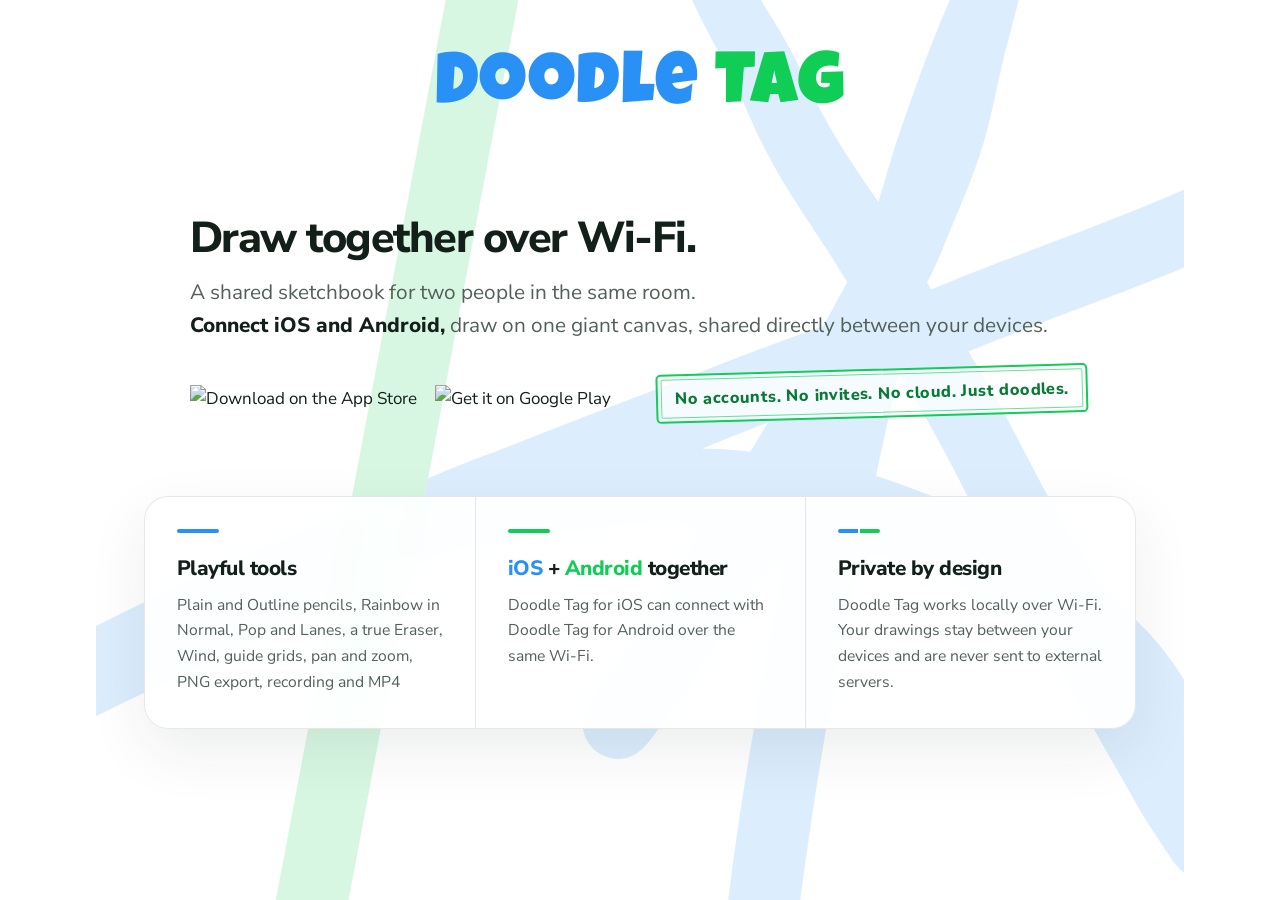
==== index.html @ a8ee76af "too much NO" ====
<!DOCTYPE html>
<html lang="en">
<head>
    <meta charset="UTF-8">
    <meta name="viewport" content="width=device-width, initial-scale=1.0">
    <meta name="description" content="Doodle Tag is a shared sketchbook for two people drawing together over local Wi-Fi on iOS and Android.">
    <title>Doodle Tag - Draw together over Wi-Fi</title>
    <link rel="icon" href="./assets/feature_graphic.svg" type="image/svg+xml">
    <link rel="preconnect" href="https://fonts.googleapis.com">
    <link rel="preconnect" href="https://fonts.gstatic.com" crossorigin>
    <link href="https://fonts.googleapis.com/css2?family=Luckiest+Guy&amp;family=Nunito+Sans:opsz,wght@6..12,400;6..12,600;6..12,700;6..12,800&amp;display=swap" rel="stylesheet">
    <style>
        :root {
            --blue: #2991f5;
            --green: #10cd55;
            --text: #132019;
            --muted: #526058;
            --surface: rgba(255, 255, 255, 0.9);
            --line: rgba(19, 32, 25, 0.1);
            --bg: #ffffff;
        }

        * {
            box-sizing: border-box;
        }

        html {
            scroll-behavior: smooth;
        }

        body {
            margin: 0;
            background: var(--bg);
            color: var(--text);
            font-family: "Nunito Sans", "Helvetica Neue", Arial, sans-serif;
            font-size: 17px;
            line-height: 1.65;
            position: relative;
            overflow-x: hidden;
        }

        body::before {
            content: "";
            position: fixed;
            inset: 0;
            background-image: url("./assets/feature_graphic.svg");
            background-size: min(85%, 1100px) auto;
            background-position: top center;
            background-repeat: no-repeat;
            opacity: 0.16;
            pointer-events: none;
            z-index: 0;
        }

        a {
            color: inherit;
        }

        main {
            width: min(100%, 1040px);
            min-height: 100vh;
            margin: 0 auto;
            padding: 52px 24px 72px;
            position: relative;
            z-index: 1;
        }

        .hero {
            max-width: 900px;
            margin: 0 auto;
            padding: 0 0 72px;
        }

        .brand {
            margin: 0 0 88px;
            font-family: "Luckiest Guy", "Comic Sans MS", cursive;
            font-size: clamp(2.8rem, 8vw, 4.6rem);
            font-weight: 400;
            letter-spacing: 0.02em;
            line-height: 1;
            text-align: center;
        }

        .word-blue,
        .accent-blue {
            color: var(--blue);
        }

        .word-green,
        .accent-green {
            color: var(--green);
        }

        .hero h2 {
            margin: 0 0 14px;
            font-size: clamp(1.8rem, 4vw, 2.7rem);
            font-weight: 800;
            letter-spacing: -0.035em;
            line-height: 1.12;
            text-wrap: balance;
        }

        .hero-intro {
            max-width: 900px;
            margin: 0;
            color: var(--muted);
            font-size: clamp(1.08rem, 2.4vw, 1.3rem);
            line-height: 1.6;
            text-wrap: pretty;
        }

        .local-sentence {
            display: block;
            white-space: nowrap;
        }

        .connection {
            color: var(--text);
            font-weight: 800;
        }

        .sentence-part {
            display: inline-block;
            white-space: nowrap;
        }

        .actions {
            display: flex;
            gap: 28px;
            align-items: center;
            justify-content: space-between;
            margin-top: 32px;
        }

        .trust {
            position: relative;
            flex: 0 0 auto;
            width: fit-content;
            max-width: 100%;
            margin: 0 2px 0 auto;
            padding: 12px 17px 11px;
            border: 2px solid var(--green);
            border-radius: 5px;
            background: rgba(255, 255, 255, 0.74);
            color: #087a34;
            font-size: clamp(0.92rem, 2vw, 1.02rem);
            font-weight: 800;
            font-style: oblique 6deg;
            letter-spacing: 0.025em;
            line-height: 1.35;
            transform: rotate(-1.6deg);
            transform-origin: left center;
        }

        .trust::after {
            content: "";
            position: absolute;
            inset: 3px;
            border: 1px solid rgba(16, 205, 85, 0.62);
            border-radius: 2px;
            pointer-events: none;
        }

        .stores {
            display: flex;
            flex-wrap: wrap;
            gap: 18px;
            align-items: center;
        }

        .stores a {
            display: inline-flex;
            align-items: center;
            justify-content: center;
            position: relative;
            min-width: 100px;
            height: 30px;
            text-decoration: none;
            transition: transform 160ms ease, opacity 160ms ease;
        }

        .stores a.android {
            min-width: 147px;
            height: 44.1px;
        }

        .stores img {
            display: block;
            width: auto;
            max-width: 100%;
            height: auto;
            max-height: 100%;
        }

        .stores a:hover {
            transform: translateY(-2px);
            opacity: 0.86;
        }

        .stores a:focus-visible {
            outline: 3px solid rgba(19, 32, 25, 0.22);
            outline-offset: 4px;
        }

        .details {
            display: grid;
            grid-template-columns: repeat(3, minmax(0, 1fr));
            overflow: hidden;
            border: 1px solid var(--line);
            border-radius: 24px;
            background: var(--surface);
            box-shadow: 0 22px 60px rgba(19, 32, 25, 0.08);
            backdrop-filter: blur(12px);
        }

        .detail {
            padding: 32px;
        }

        .detail + .detail {
            border-left: 1px solid var(--line);
        }

        .detail::before {
            content: "";
            display: block;
            width: 42px;
            height: 4px;
            margin-bottom: 22px;
            border-radius: 999px;
            background: var(--blue);
        }

        .detail:nth-child(even)::before {
            background: var(--green);
        }

        .detail:last-child::before {
            background: linear-gradient(90deg, var(--blue) 0 48%, transparent 48% 52%, var(--green) 52%);
        }

        .detail h3 {
            margin: 0 0 12px;
            font-size: 1.3rem;
            font-weight: 800;
            letter-spacing: -0.025em;
            line-height: 1.25;
        }

        .detail p {
            margin: 0;
            color: var(--muted);
            font-size: 0.98rem;
            line-height: 1.65;
        }

        .privacy-note {
            margin-top: 18px !important;
            color: var(--text) !important;
        }

        @media (max-width: 980px) {
            .local-sentence {
                white-space: normal;
            }
        }

        @media (max-width: 760px) {
            main {
                padding-top: 34px;
            }

            .hero {
                padding-bottom: 48px;
            }

            .brand {
                margin-bottom: 68px;
            }

            .actions {
                flex-wrap: wrap;
            }

            .trust {
                margin-left: auto;
            }

            .details {
                grid-template-columns: 1fr;
            }

            .detail {
                padding: 28px;
            }

            .detail + .detail {
                border-top: 1px solid var(--line);
                border-left: 0;
            }
        }

        @media (max-width: 520px) {
            body {
                font-size: 16px;
            }

            main {
                padding-inline: 18px;
            }

            .brand {
                margin-bottom: 58px;
            }

            .trust {
                font-size: 0.86rem;
            }

            .stores {
                gap: 14px;
            }
        }

        @media (prefers-reduced-motion: reduce) {
            html {
                scroll-behavior: auto;
            }

            .stores a {
                transition: none;
            }
        }
    </style>
</head>
<body>
    <main>
        <section class="hero" aria-labelledby="hero-title">
            <h1 class="brand"><span class="word-blue">Doodle</span> <span class="word-green">Tag</span></h1>
            <h2 id="hero-title">Draw together over Wi-Fi.</h2>
            <p class="hero-intro">
                A shared sketchbook for two people in the same room.<br>
                <span class="local-sentence">
                    <span class="connection sentence-part">Connect iOS and Android,</span>
                    <span class="sentence-part">draw on one giant canvas,</span>
                    <span class="sentence-part">shared directly between your devices.</span>
                </span>
            </p>
            <div class="actions">
                <nav class="stores" aria-label="Download Doodle Tag">
                    <a href="https://apps.apple.com/us/app/doodle-tag-lite/id6781709879" aria-label="Download Doodle Tag on the App Store">
                        <img src="https://developer.apple.com/assets/elements/badges/download-on-the-app-store.svg" alt="Download on the App Store">
                    </a>
                    <a class="android" href="https://play.google.com/store/apps/details?id=com.u500nits.DoodleTag" aria-label="Get Doodle Tag on Google Play">
                        <img src="https://play.google.com/intl/en_us/badges/static/images/badges/en_badge_web_generic.png" alt="Get it on Google Play">
                    </a>
                </nav>
                <p class="trust">No accounts. No invites. No cloud. Just doodles.</p>
            </div>
        </section>

        <section class="details" aria-label="Doodle Tag features">
            <article class="detail">
                <h3>Playful tools</h3>
                <p>Plain and Outline pencils, Rainbow in Normal, Pop and Lanes, a true Eraser, Wind, guide grids, pan and zoom, PNG export, recording and MP4
            </article>
			<article class="detail">
                <h3><span class="accent-blue">iOS</span> + <span class="accent-green">Android</span> together</h3>
                <p>Doodle Tag for iOS can connect with Doodle Tag for Android over the same Wi-Fi.</p>
            </article>
            <article class="detail">
                <h3>Private by design</h3>
                <p>Doodle Tag works locally over Wi-Fi. Your drawings stay between your devices and are never sent to external servers.</p>
				<!-- too much <p class="privacy-note">No sign-ups. No tracking. No analytics.</p> -->
            </article>
        </section>
    </main>
</body>
</html>
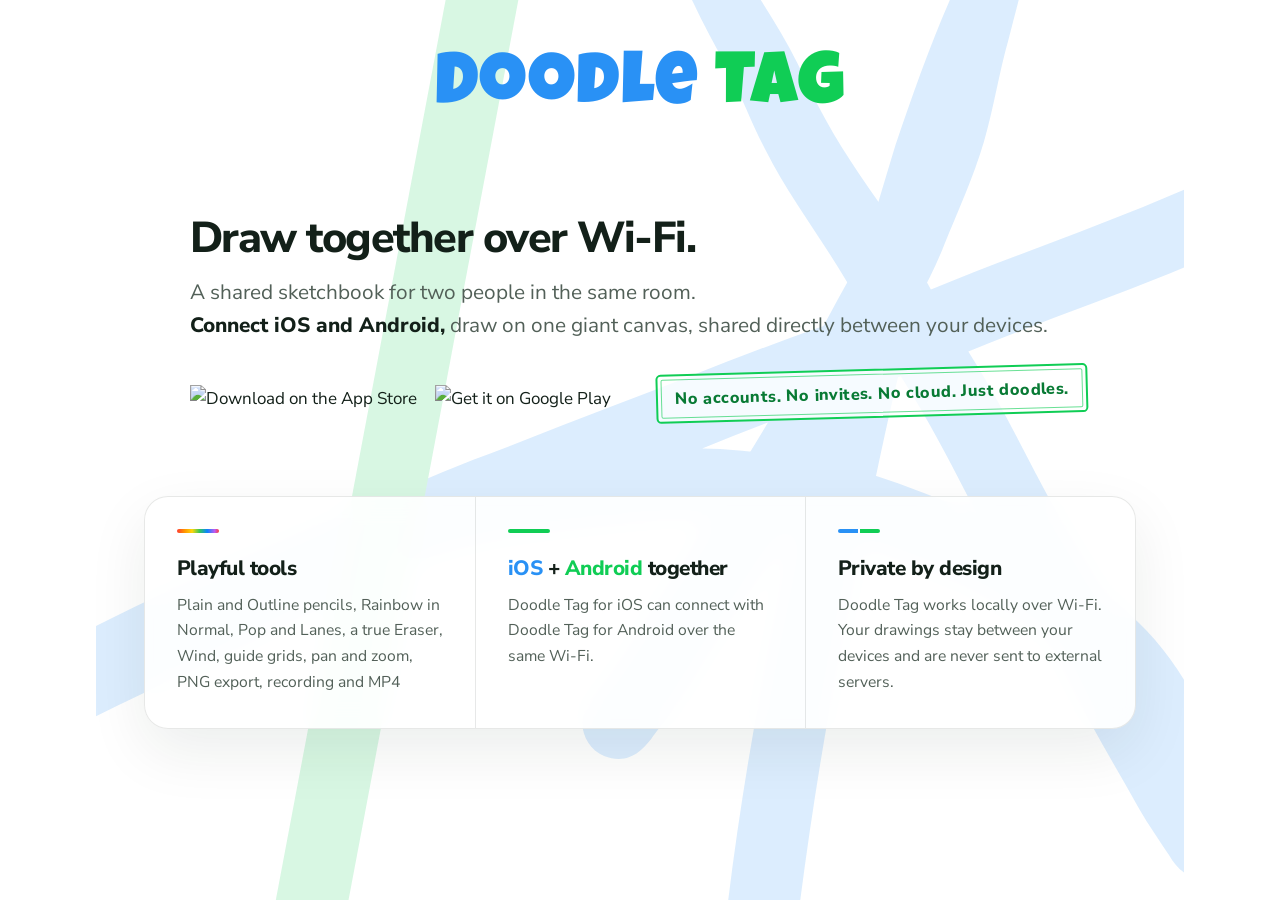
==== commit 5116b6d9: "add rainbow accent to playful tools" ====
--- a/index.html
+++ b/index.html
@@ -229,6 +229,19 @@
             margin-bottom: 22px;
             border-radius: 999px;
             background: var(--blue);
+        }
+
+        .detail.playful-tools::before {
+            background: linear-gradient(
+                90deg,
+                #ff3b30 0%,
+                #ff9500 18%,
+                #ffd60a 36%,
+                #34c759 54%,
+                #0a84ff 72%,
+                #bf5af2 90%,
+                #ff3b30 100%
+            );
         }
 
         .detail:nth-child(even)::before {
@@ -360,7 +373,7 @@
         </section>
 
         <section class="details" aria-label="Doodle Tag features">
-            <article class="detail">
+            <article class="detail playful-tools">
                 <h3>Playful tools</h3>
                 <p>Plain and Outline pencils, Rainbow in Normal, Pop and Lanes, a true Eraser, Wind, guide grids, pan and zoom, PNG export, recording and MP4
             </article>
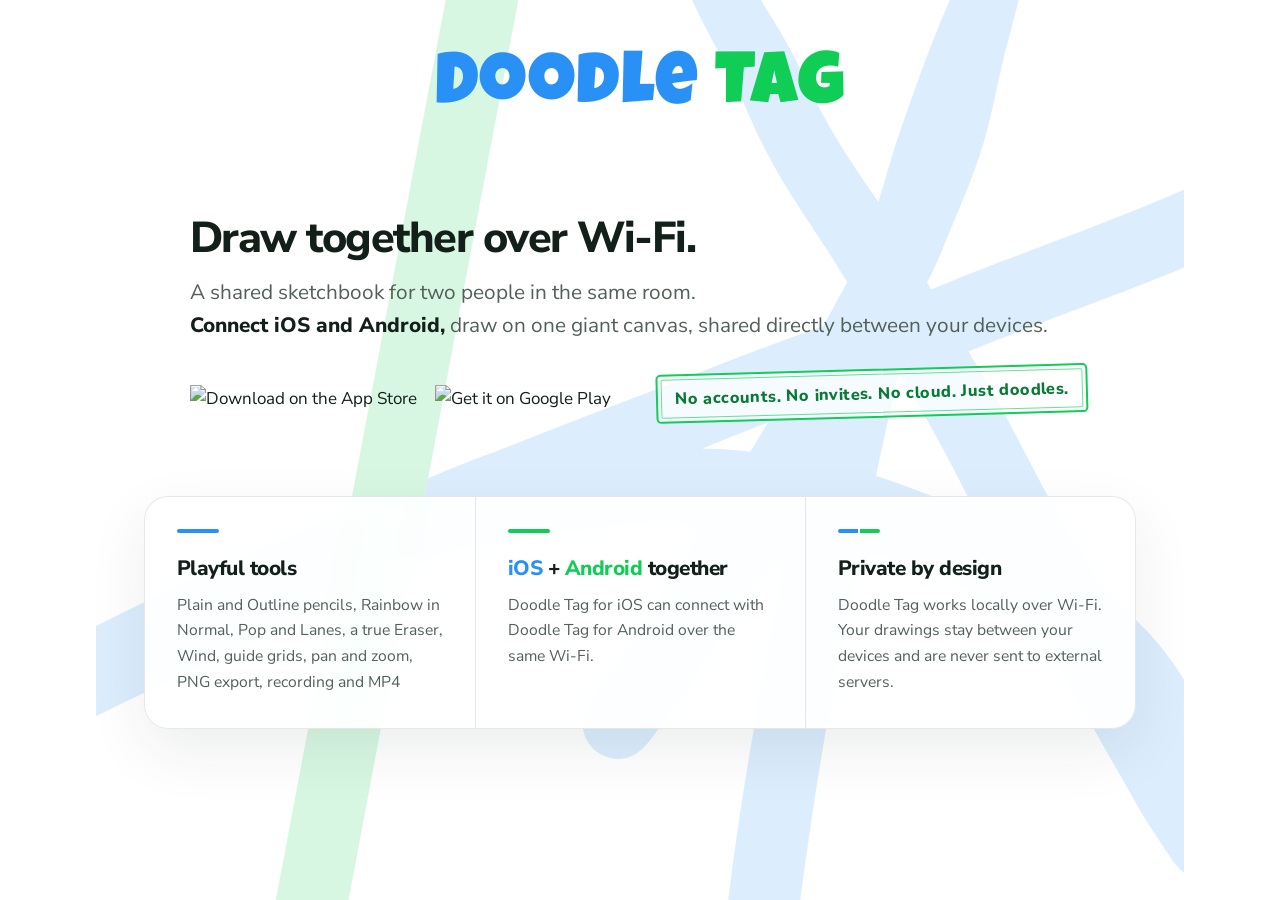
==== commit 16359dc1: "assets/doodletag-social-card.png" ====
--- a/index.html
+++ b/index.html
@@ -4,11 +4,30 @@
     <meta charset="UTF-8">
     <meta name="viewport" content="width=device-width, initial-scale=1.0">
     <meta name="description" content="Doodle Tag is a shared sketchbook for two people drawing together over local Wi-Fi on iOS and Android.">
+
+    <meta property="og:type" content="website">
+    <meta property="og:url" content="https://doodletag.500nits.com/">
+    <meta property="og:title" content="Doodle Tag | Draw together over Wi-Fi">
+    <meta property="og:description" content="Connect two iOS or Android devices over local Wi-Fi and draw together on one shared canvas.">
+    <meta property="og:image" content="https://doodletag.500nits.com/assets/doodletag-social-card.png">
+    <meta property="og:image:width" content="1200">
+    <meta property="og:image:height" content="627">
+    <meta property="og:image:type" content="image/png">
+
+    <meta name="twitter:card" content="summary_large_image">
+    <meta name="twitter:title" content="Doodle Tag | Draw together over Wi-Fi">
+    <meta name="twitter:description" content="Connect two iOS or Android devices over local Wi-Fi and draw together on one shared canvas.">
+    <meta name="twitter:image" content="https://doodletag.500nits.com/assets/doodletag-social-card.png">
+
     <title>Doodle Tag - Draw together over Wi-Fi</title>
     <link rel="icon" href="./assets/feature_graphic.svg" type="image/svg+xml">
     <link rel="preconnect" href="https://fonts.googleapis.com">
     <link rel="preconnect" href="https://fonts.gstatic.com" crossorigin>
     <link href="https://fonts.googleapis.com/css2?family=Luckiest+Guy&amp;family=Nunito+Sans:opsz,wght@6..12,400;6..12,600;6..12,700;6..12,800&amp;display=swap" rel="stylesheet">
+
+
+
+
     <style>
         :root {
             --blue: #2991f5;
@@ -229,19 +248,6 @@
             margin-bottom: 22px;
             border-radius: 999px;
             background: var(--blue);
-        }
-
-        .detail.playful-tools::before {
-            background: linear-gradient(
-                90deg,
-                #ff3b30 0%,
-                #ff9500 18%,
-                #ffd60a 36%,
-                #34c759 54%,
-                #0a84ff 72%,
-                #bf5af2 90%,
-                #ff3b30 100%
-            );
         }
 
         .detail:nth-child(even)::before {
@@ -373,7 +379,7 @@
         </section>
 
         <section class="details" aria-label="Doodle Tag features">
-            <article class="detail playful-tools">
+            <article class="detail">
                 <h3>Playful tools</h3>
                 <p>Plain and Outline pencils, Rainbow in Normal, Pop and Lanes, a true Eraser, Wind, guide grids, pan and zoom, PNG export, recording and MP4
             </article>
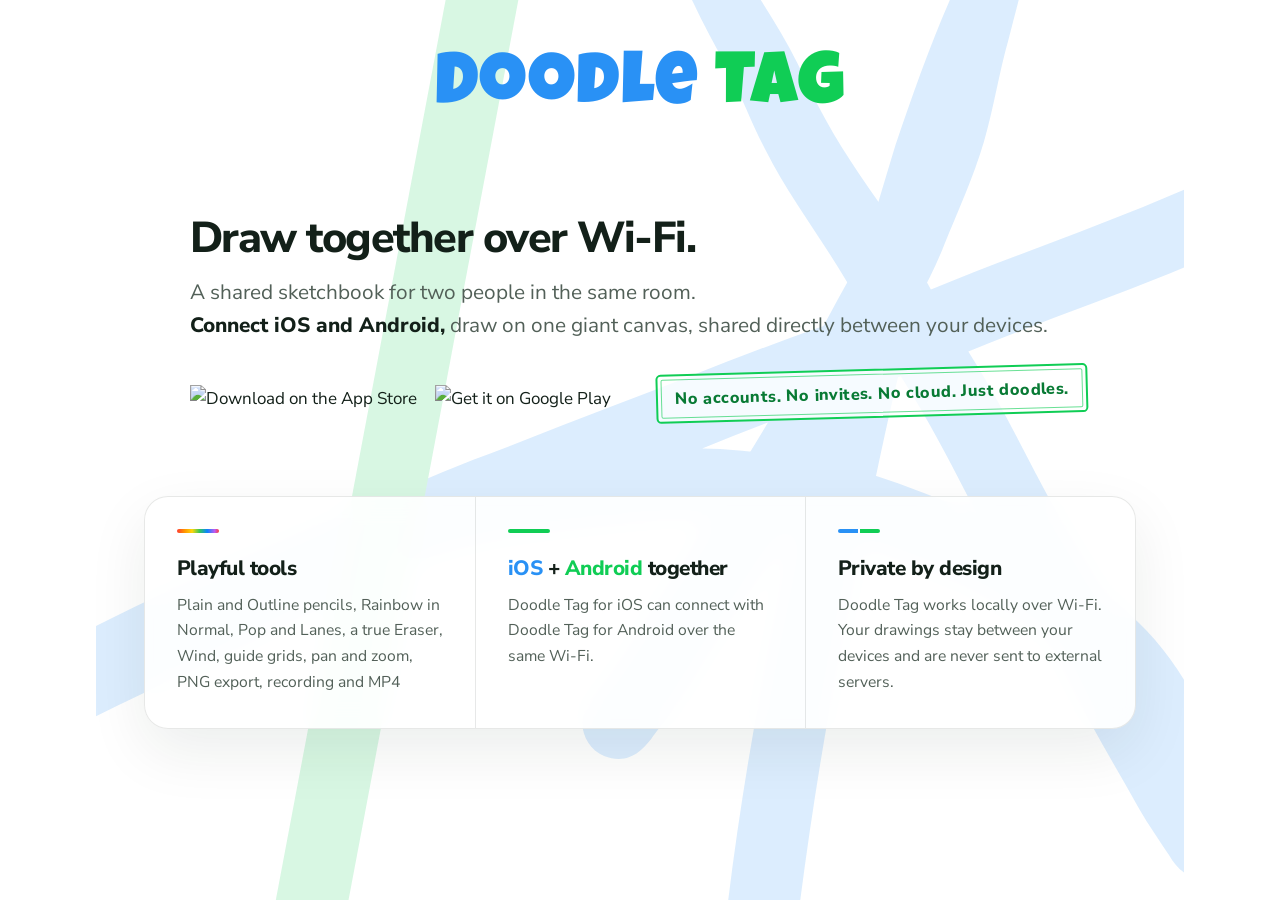
==== commit 5e5d8a10: "Merge branch 'main' of github.com:500nits/doodletag" ====
--- a/index.html
+++ b/index.html
@@ -141,6 +141,10 @@
         .sentence-part {
             display: inline-block;
             white-space: nowrap;
+        }
+
+        .rough-annotation {
+            display: inline-block;
         }
 
         .actions {
@@ -250,6 +254,19 @@
             background: var(--blue);
         }
 
+        .detail.playful-tools::before {
+            background: linear-gradient(
+                90deg,
+                #ff3b30 0%,
+                #ff9500 18%,
+                #ffd60a 36%,
+                #34c759 54%,
+                #0a84ff 72%,
+                #bf5af2 90%,
+                #ff3b30 100%
+            );
+        }
+
         .detail:nth-child(even)::before {
             background: var(--green);
         }
@@ -358,7 +375,7 @@
             <h1 class="brand"><span class="word-blue">Doodle</span> <span class="word-green">Tag</span></h1>
             <h2 id="hero-title">Draw together over Wi-Fi.</h2>
             <p class="hero-intro">
-                A shared sketchbook for two people in the same room.<br>
+                A <span class="rough-annotation" data-rough-color="#f472b6">shared sketchbook</span> for two people in the same room.<br>
                 <span class="local-sentence">
                     <span class="connection sentence-part">Connect iOS and Android,</span>
                     <span class="sentence-part">draw on one giant canvas,</span>
@@ -379,20 +396,60 @@
         </section>
 
         <section class="details" aria-label="Doodle Tag features">
+            <article class="detail playful-tools">
+                <h3>Playful tools</h3>
+                <p>Plain and Outline pencils, Rainbow in Normal, Pop and Lanes, a true Eraser, Wind, guide grids, pan and zoom, PNG export, <span class="rough-annotation" data-rough-color="#22d3ee">recording and MP4</span></p>
+            </article>
             <article class="detail">
-                <h3>Playful tools</h3>
-                <p>Plain and Outline pencils, Rainbow in Normal, Pop and Lanes, a true Eraser, Wind, guide grids, pan and zoom, PNG export, recording and MP4
-            </article>
-			<article class="detail">
                 <h3><span class="accent-blue">iOS</span> + <span class="accent-green">Android</span> together</h3>
                 <p>Doodle Tag for iOS can connect with Doodle Tag for Android over the same Wi-Fi.</p>
             </article>
             <article class="detail">
                 <h3>Private by design</h3>
                 <p>Doodle Tag works locally over Wi-Fi. Your drawings stay between your devices and are never sent to external servers.</p>
-				<!-- too much <p class="privacy-note">No sign-ups. No tracking. No analytics.</p> -->
+                <!-- too much <p class="privacy-note">No sign-ups. No tracking. No analytics.</p> -->
             </article>
         </section>
     </main>
+    <script type="module">
+        import { annotate } from "https://unpkg.com/rough-notation?module";
+
+        const reduceMotion = window.matchMedia("(prefers-reduced-motion: reduce)").matches;
+        let annotations = [];
+        let resizeTimer = null;
+
+        const clearAnnotations = () => {
+            for (const annotation of annotations) {
+                annotation.remove();
+            }
+
+            annotations = [];
+        };
+
+        const applyAnnotations = () => {
+            clearAnnotations();
+
+            document.querySelectorAll(".rough-annotation").forEach((element) => {
+                const annotation = annotate(element, {
+                    type: "underline",
+                    color: element.dataset.roughColor || "#f472b6",
+                    strokeWidth: 2,
+                    padding: 2,
+                    animate: !reduceMotion
+                });
+
+                annotation.show();
+                annotations.push(annotation);
+            });
+        };
+
+        const scheduleAnnotations = () => {
+            window.clearTimeout(resizeTimer);
+            resizeTimer = window.setTimeout(applyAnnotations, 100);
+        };
+
+        Promise.resolve(document.fonts?.ready).then(applyAnnotations).catch(applyAnnotations);
+        window.addEventListener("resize", scheduleAnnotations);
+    </script>
 </body>
 </html>
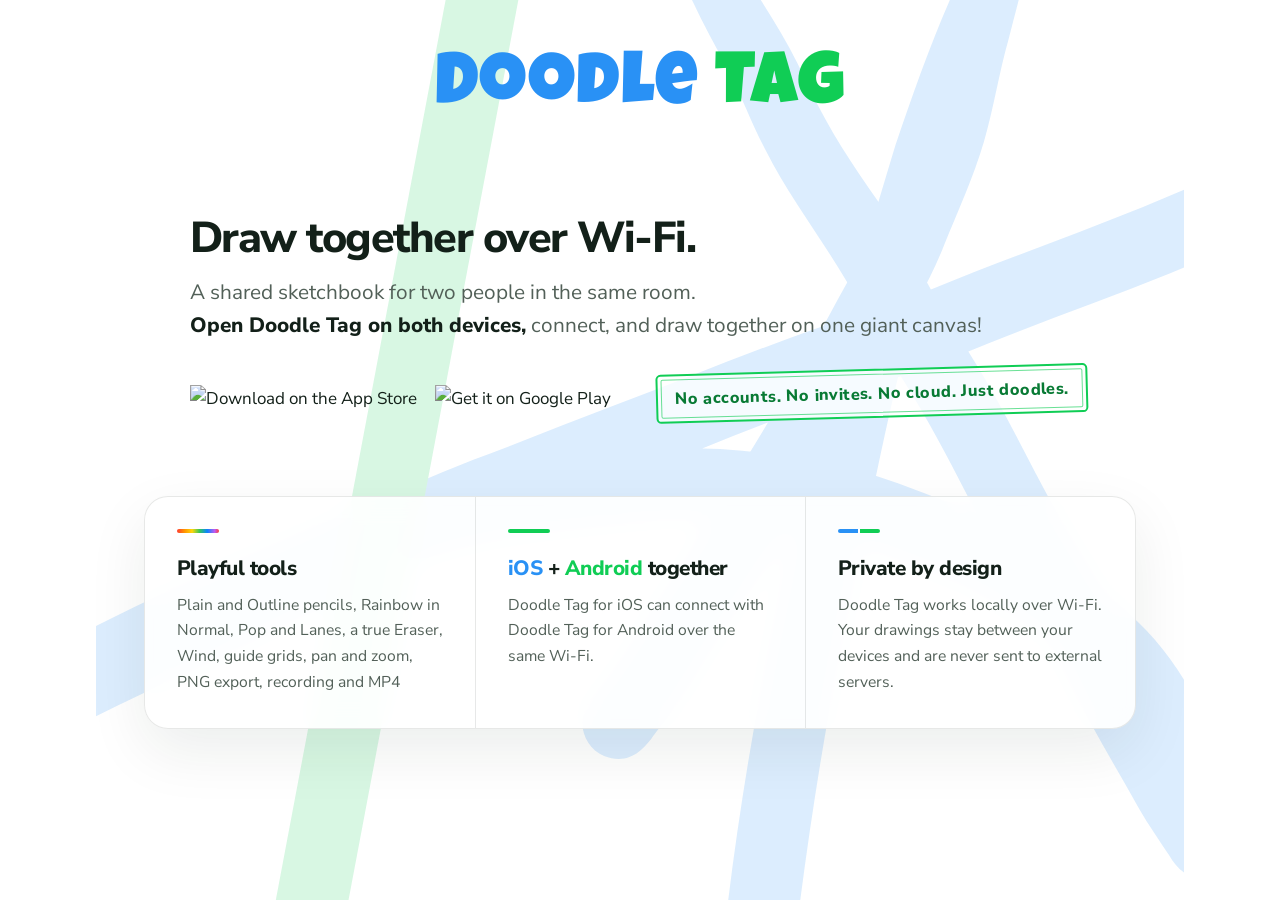
==== commit 26b212b5: "better wording" ====
--- a/index.html
+++ b/index.html
@@ -377,9 +377,9 @@
             <p class="hero-intro">
                 A <span class="rough-annotation" data-rough-color="#f472b6">shared sketchbook</span> for two people in the same room.<br>
                 <span class="local-sentence">
-                    <span class="connection sentence-part">Connect iOS and Android,</span>
-                    <span class="sentence-part">draw on one giant canvas,</span>
-                    <span class="sentence-part">shared directly between your devices.</span>
+                    <span class="connection sentence-part">Open Doodle Tag on both devices,</span>
+                    <span class="sentence-part">connect, and draw together</span>
+                    <span class="sentence-part">on one giant canvas!</span>
                 </span>
             </p>
             <div class="actions">
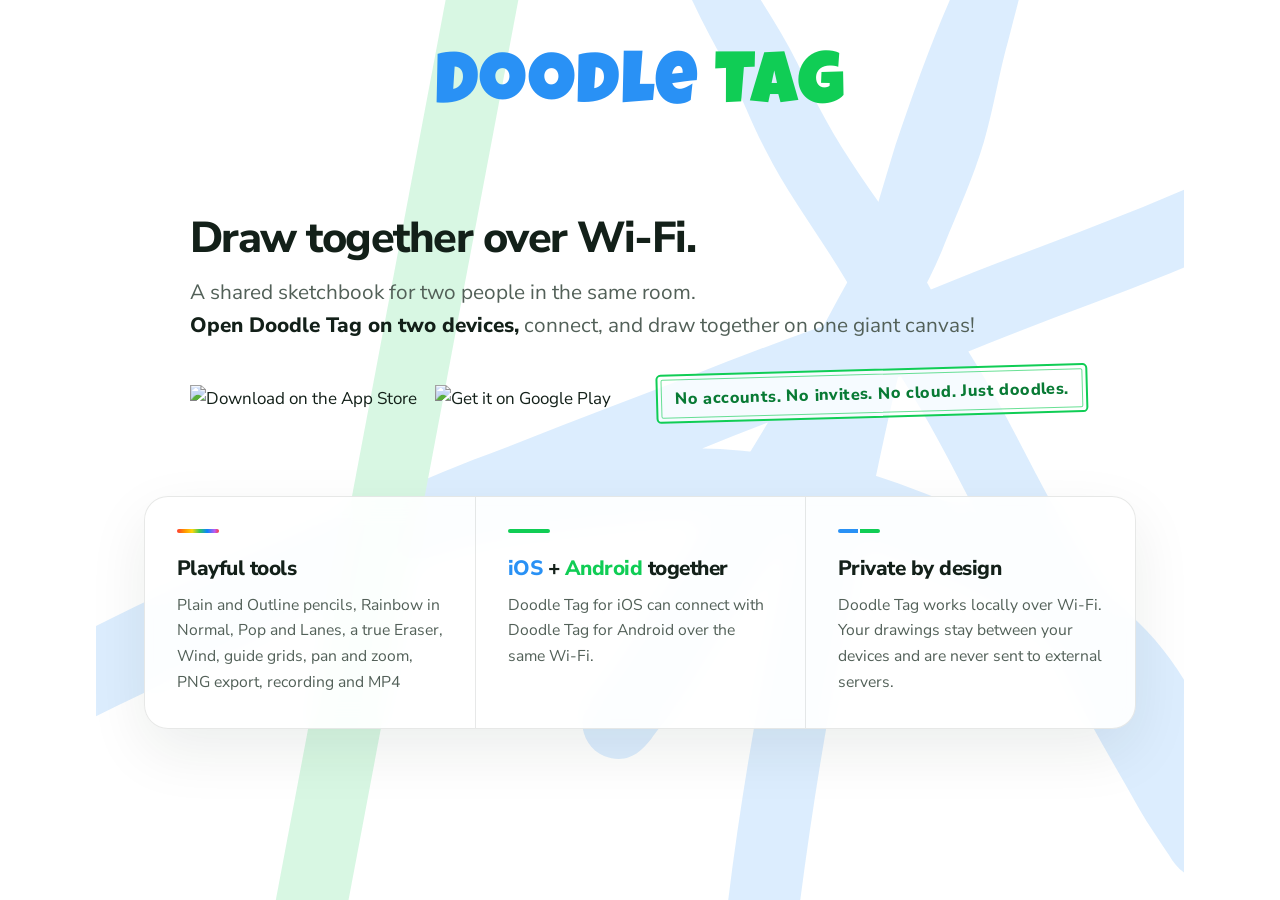
==== commit 9f10e59c: "two" ====
--- a/index.html
+++ b/index.html
@@ -377,7 +377,7 @@
             <p class="hero-intro">
                 A <span class="rough-annotation" data-rough-color="#f472b6">shared sketchbook</span> for two people in the same room.<br>
                 <span class="local-sentence">
-                    <span class="connection sentence-part">Open Doodle Tag on both devices,</span>
+                    <span class="connection sentence-part">Open Doodle Tag on two devices,</span>
                     <span class="sentence-part">connect, and draw together</span>
                     <span class="sentence-part">on one giant canvas!</span>
                 </span>
